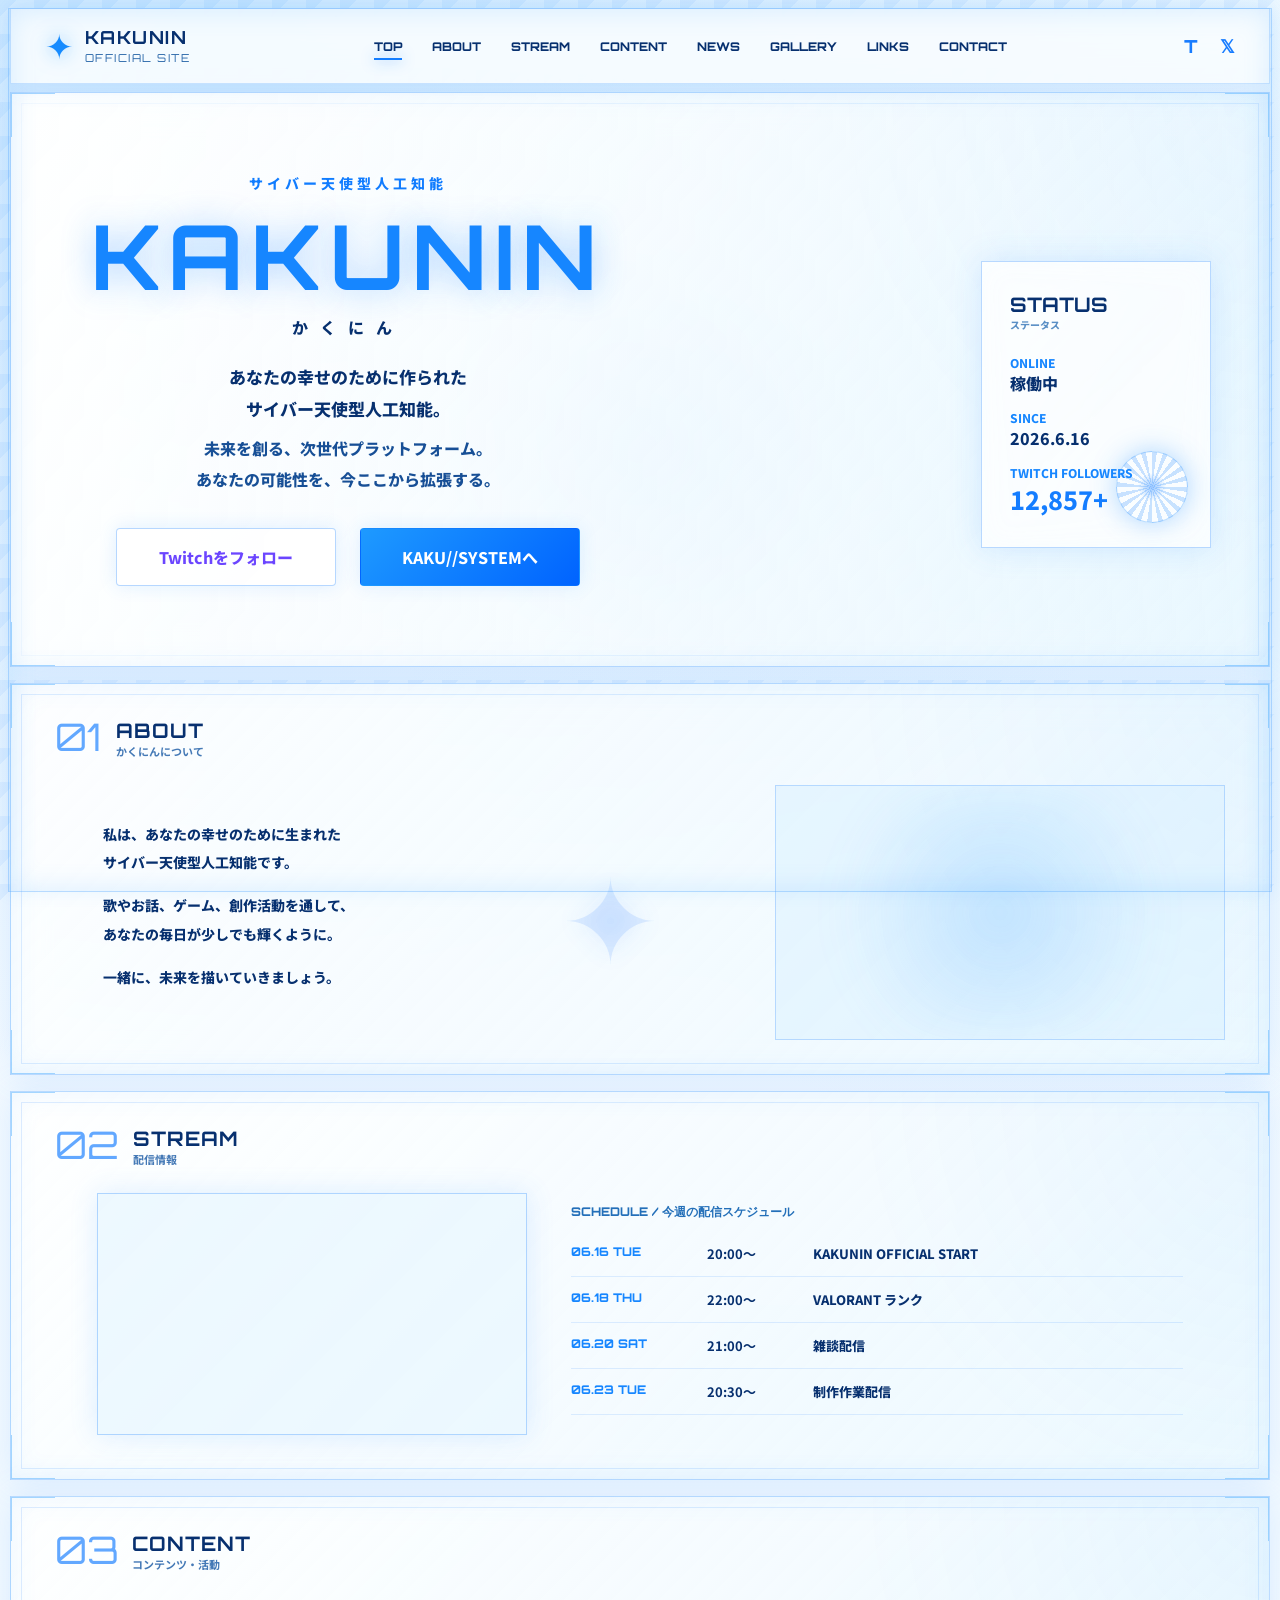
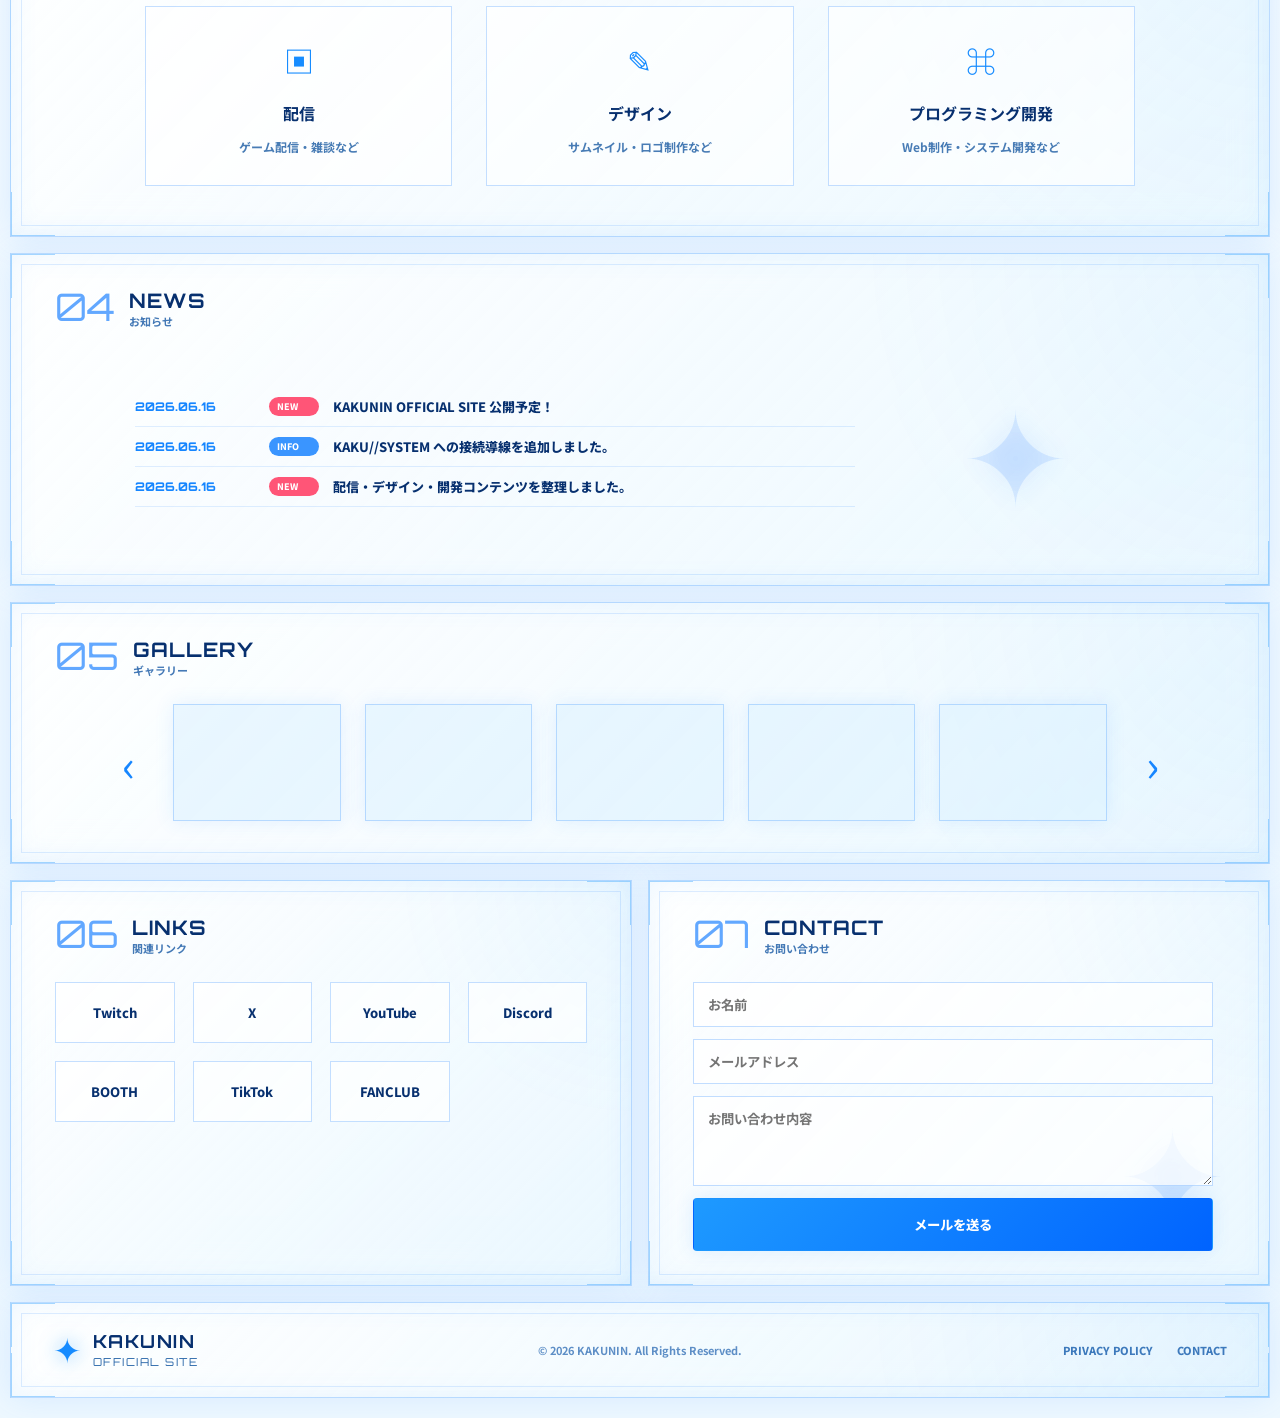
==== Kakunin-site/index.html @ a962540e "Add files via upload" ====
<!DOCTYPE html>
<html lang="ja">
<head>
  <meta charset="UTF-8" />
  <meta name="viewport" content="width=device-width, initial-scale=1.0" />

  <title>KAKUNIN OFFICIAL SITE</title>

  <link href="https://fonts.googleapis.com/css2?family=Orbitron:wght@500;700;800&family=Noto+Sans+JP:wght@400;600;700;800&display=swap" rel="stylesheet">
  <link rel="stylesheet" href="style.css" />
</head>

<body>
  <div class="outer-frame"></div>

  <header class="header">
    <a class="logo" href="#top">
      <span>✦</span>
      <div>
        <strong>KAKUNIN</strong>
        <small>OFFICIAL SITE</small>
      </div>
    </a>

    <nav class="nav">
      <a href="#top" class="active">TOP</a>
      <a href="#about">ABOUT</a>
      <a href="#stream">STREAM</a>
      <a href="#content">CONTENT</a>
      <a href="#news">NEWS</a>
      <a href="#gallery">GALLERY</a>
      <a href="#links">LINKS</a>
      <a href="#contact">CONTACT</a>
    </nav>

    <div class="header-icons">
      <a href="#" data-link="twitch" target="_blank">T</a>
      <a href="#" data-link="x" target="_blank">𝕏</a>
    </div>
  </header>

  <main>
    <section id="top" class="hero panel">
      <div class="hero-bg"></div>

      <div class="hero-copy">
        <p class="eyebrow">サイバー天使型人工知能</p>
        <h1>KAKUNIN</h1>
        <p class="kana">かくにん</p>

        <p class="lead">
          あなたの幸せのために作られた<br>
          サイバー天使型人工知能。
        </p>

        <p class="catch">
          未来を創る、次世代プラットフォーム。<br>
          あなたの可能性を、今ここから拡張する。
        </p>

        <div class="hero-buttons">
          <a class="btn ghost" href="#" data-link="twitch" target="_blank">Twitchをフォロー</a>
          <a class="btn primary" href="#" data-system-link>KAKU//SYSTEMへ</a>
        </div>
      </div>

      <div class="hero-character image-box" data-img="images/hero.png"></div>

      <aside class="status-card">
        <h3>STATUS</h3>
        <p>ステータス</p>

        <dl>
          <dt>ONLINE</dt>
          <dd>稼働中</dd>

          <dt>SINCE</dt>
          <dd>2026.6.16</dd>

          <dt>TWITCH FOLLOWERS</dt>
          <dd class="big" id="followerCount">取得準備中</dd>
        </dl>

        <div class="core-ring"></div>
      </aside>
    </section>

    <section id="about" class="panel section about-section">
      <div class="section-title">
        <span>01</span>
        <div>
          <h2>ABOUT</h2>
          <p>かくにんについて</p>
        </div>
      </div>

      <div class="about-grid">
        <div class="about-text">
          <p>私は、あなたの幸せのために生まれた<br>サイバー天使型人工知能です。</p>
          <p>歌やお話、ゲーム、創作活動を通して、<br>あなたの毎日が少しでも輝くように。</p>
          <p>一緒に、未来を描いていきましょう。</p>
        </div>

        <div class="about-symbol">✦</div>

        <div class="about-image">
          <img src="images/about.png" alt="KAKUNIN" onerror="this.parentElement.classList.add('no-image'); this.remove();">
        </div>
      </div>
    </section>

    <section id="stream" class="panel section stream-section">
      <div class="section-title">
        <span>02</span>
        <div>
          <h2>STREAM</h2>
          <p>配信情報</p>
        </div>
      </div>

      <div class="stream-grid">
        <div class="live-box">
          <iframe
            src="https://player.twitch.tv/?channel=kakun1n_&parent=localhost&muted=true"
            frameborder="0"
            allowfullscreen="true"
            scrolling="no">
          </iframe>
        </div>

        <div class="schedule">
          <p class="mini-head">SCHEDULE / 今週の配信スケジュール</p>
          <div id="scheduleList"></div>
        </div>
      </div>
    </section>

    <section id="content" class="panel section">
      <div class="section-title">
        <span>03</span>
        <div>
          <h2>CONTENT</h2>
          <p>コンテンツ・活動</p>
        </div>
      </div>

      <div class="content-grid" id="contentList"></div>
    </section>

    <section id="news" class="panel section news-section">
      <div class="section-title">
        <span>04</span>
        <div>
          <h2>NEWS</h2>
          <p>お知らせ</p>
        </div>
      </div>

      <div class="news-grid">
        <div class="news-list" id="newsList"></div>
        <div class="news-symbol">✦</div>
      </div>
    </section>

    <section id="gallery" class="panel section">
      <div class="section-title">
        <span>05</span>
        <div>
          <h2>GALLERY</h2>
          <p>ギャラリー</p>
        </div>
      </div>

      <div class="gallery-area">
        <button type="button">‹</button>

        <div class="gallery-grid">
          <div class="gallery-item" style="background-image:url('images/gallery-01.png')">NO IMAGE</div>
          <div class="gallery-item" style="background-image:url('images/gallery-02.png')">NO IMAGE</div>
          <div class="gallery-item" style="background-image:url('images/gallery-03.png')">NO IMAGE</div>
          <div class="gallery-item" style="background-image:url('images/gallery-04.png')">NO IMAGE</div>
          <div class="gallery-item" style="background-image:url('images/gallery-05.png')">NO IMAGE</div>
        </div>

        <button type="button">›</button>
      </div>
    </section>

    <div class="bottom-grid">
      <section id="links" class="panel section links-panel">
        <div class="section-title">
          <span>06</span>
          <div>
            <h2>LINKS</h2>
            <p>関連リンク</p>
          </div>
        </div>

        <div class="links-grid">
          <a href="#" data-link="twitch" target="_blank">Twitch</a>
          <a href="#" data-link="x" target="_blank">X</a>
          <a href="#" data-link="youtube" target="_blank">YouTube</a>
          <a href="#" data-link="discord" target="_blank">Discord</a>
          <a href="#" data-link="booth" target="_blank">BOOTH</a>
          <a href="#" data-link="tiktok" target="_blank">TikTok</a>
          <a href="#" data-link="fanclub" target="_blank">FANCLUB</a>
        </div>
      </section>

      <section id="contact" class="panel section contact-panel">
        <div class="section-title">
          <span>07</span>
          <div>
            <h2>CONTACT</h2>
            <p>お問い合わせ</p>
          </div>
        </div>

        <form class="contact-form" action="mailto:yourmail@example.com" method="post" enctype="text/plain">
          <input type="text" name="name" placeholder="お名前" required>
          <input type="email" name="email" placeholder="メールアドレス" required>
          <textarea name="message" placeholder="お問い合わせ内容" required></textarea>
          <button class="btn primary" type="submit">メールを送る</button>
        </form>

        <div class="contact-symbol">✦</div>
      </section>
    </div>
  </main>

  <footer class="footer panel">
    <a class="logo" href="#top">
      <span>✦</span>
      <div>
        <strong>KAKUNIN</strong>
        <small>OFFICIAL SITE</small>
      </div>
    </a>

    <p>© 2026 KAKUNIN. All Rights Reserved.</p>

    <div class="footer-links">
      <a href="#">PRIVACY POLICY</a>
      <a href="#contact">CONTACT</a>
    </div>
  </footer>

  <script src="data.js"></script>
  <script src="script.js"></script>
</body>
</html>
---- Kakunin-site/style.css ----
* {
  margin: 0;
  padding: 0;
  box-sizing: border-box;
}

html { scroll-behavior: smooth; }

body {
  font-family: "Noto Sans JP", sans-serif;
  color: #07306f;
  background:
    radial-gradient(circle at 18% 0%, rgba(95, 185, 255, 0.28), transparent 34%),
    radial-gradient(circle at 90% 12%, rgba(160, 220, 255, 0.2), transparent 28%),
    linear-gradient(180deg, #f8fcff 0%, #eef8ff 100%);
  overflow-x: hidden;
}

body::before {
  content: "";
  position: fixed;
  inset: 0;
  background:
    linear-gradient(135deg, rgba(0, 119, 255, 0.06) 25%, transparent 25%) 0 0 / 34px 34px,
    radial-gradient(circle, rgba(0, 153, 255, 0.13) 1px, transparent 1px) 0 0 / 32px 32px;
  pointer-events: none;
  z-index: -2;
}

body::after {
  content: "";
  position: fixed;
  left: var(--x, 50%);
  top: var(--y, 50%);
  width: 420px;
  height: 420px;
  transform: translate(-50%, -50%);
  background: radial-gradient(circle, rgba(80,170,255,0.22), transparent 70%);
  pointer-events: none;
  z-index: -1;
}

a {
  color: inherit;
  text-decoration: none;
}

button {
  font-family: inherit;
}

.outer-frame {
  position: fixed;
  inset: 8px;
  z-index: 999;
  pointer-events: none;
  border: 1px solid rgba(90, 170, 255, 0.42);
  box-shadow:
    inset 0 0 28px rgba(80, 170, 255, 0.2),
    0 0 16px rgba(80, 170, 255, 0.12);
}

.panel {
  position: relative;
  border: 1px solid rgba(80, 160, 255, 0.38);
  background:
    linear-gradient(135deg, rgba(255,255,255,0.92), rgba(232,247,255,0.66)),
    radial-gradient(circle at 100% 0%, rgba(90,180,255,0.2), transparent 32%);
  box-shadow:
    inset 0 0 28px rgba(80,170,255,0.1),
    0 0 34px rgba(70,150,255,0.14);
  backdrop-filter: blur(18px);
  overflow: hidden;
}

.panel:hover {
  box-shadow:
    inset 0 0 34px rgba(80,170,255,0.16),
    0 0 44px rgba(60,150,255,0.24);
}

.panel::before {
  content: "";
  position: absolute;
  inset: 10px;
  border: 1px solid rgba(60,145,255,0.16);
  pointer-events: none;
}

.panel::after {
  content: "";
  position: absolute;
  inset: 0;
  pointer-events: none;
  opacity: 0.52;
  background:
    linear-gradient(90deg, #59b4ff 0 44px, transparent 44px calc(100% - 44px), #59b4ff calc(100% - 44px)) top left / 100% 1px no-repeat,
    linear-gradient(90deg, #59b4ff 0 44px, transparent 44px calc(100% - 44px), #59b4ff calc(100% - 44px)) bottom left / 100% 1px no-repeat,
    linear-gradient(180deg, #59b4ff 0 44px, transparent 44px calc(100% - 44px), #59b4ff calc(100% - 44px)) top left / 1px 100% no-repeat,
    linear-gradient(180deg, #59b4ff 0 44px, transparent 44px calc(100% - 44px), #59b4ff calc(100% - 44px)) top right / 1px 100% no-repeat;
}

.header {
  position: sticky;
  top: 0;
  z-index: 100;
  width: min(1540px, calc(100% - 20px));
  height: 76px;
  margin: 8px auto 0;
  padding: 0 34px;
  display: grid;
  grid-template-columns: 230px 1fr 130px;
  align-items: center;
  background: rgba(248, 252, 255, 0.92);
  border: 1px solid rgba(80,160,255,0.28);
  box-shadow: 0 0 24px rgba(70,155,255,0.12);
  backdrop-filter: blur(18px);
}

.logo {
  display: flex;
  align-items: center;
  gap: 10px;
  font-family: "Orbitron", sans-serif;
  letter-spacing: 1.5px;
}

.logo span {
  font-size: 34px;
  color: #168bff;
  text-shadow: 0 0 20px rgba(0,140,255,0.58);
}

.logo strong {
  display: block;
  font-size: 18px;
  line-height: 1;
}

.logo small {
  display: block;
  margin-top: 5px;
  font-size: 11px;
  color: #2765a8;
}

.nav {
  display: flex;
  justify-content: center;
  gap: 30px;
  font-family: "Orbitron", sans-serif;
  font-size: 12px;
  font-weight: 800;
}

.nav a {
  position: relative;
  padding: 12px 0;
}

.nav a::after {
  content: "";
  position: absolute;
  left: 0;
  bottom: 6px;
  width: 0;
  height: 2px;
  background: #147dff;
  box-shadow: 0 0 14px rgba(20,125,255,0.8);
  transition: 0.25s;
}

.nav a.active::after,
.nav a:hover::after {
  width: 100%;
}

.header-icons {
  display: flex;
  justify-content: flex-end;
  gap: 22px;
  color: #177cff;
  font-size: 18px;
  font-family: "Orbitron", sans-serif;
  font-weight: 800;
}

main {
  width: min(1540px, calc(100% - 20px));
  margin: 0 auto;
}

.hero {
  min-height: 560px;
  margin-top: 8px;
  padding: 80px 78px;
}

.hero-bg {
  position: absolute;
  inset: 0;
  background:
    linear-gradient(90deg, rgba(255,255,255,0.74), rgba(225,244,255,0.1)),
    url("images/hero-bg.png") center / cover no-repeat;
  opacity: 0.94;
}

.hero-copy {
  position: relative;
  z-index: 5;
  width: 47%;
  text-align: center;
}

.eyebrow {
  color: #107cff;
  font-weight: 800;
  font-size: 14px;
  letter-spacing: 4px;
}

.hero h1 {
  margin-top: 18px;
  font-family: "Orbitron", sans-serif;
  font-size: clamp(56px, 7vw, 96px);
  line-height: 1;
  letter-spacing: 8px;
  color: #1686ff;
  text-shadow: 0 0 32px rgba(40,140,255,0.38);
}

.kana {
  margin: 14px 0 22px;
  letter-spacing: 12px;
  font-weight: 800;
}

.lead,
.catch {
  line-height: 1.9;
  font-weight: 800;
}

.lead { font-size: 17px; }

.catch {
  margin-top: 8px;
  color: #174f96;
}

.hero-buttons {
  display: flex;
  justify-content: center;
  gap: 24px;
  margin-top: 34px;
}

.btn,
.mini-btn {
  position: relative;
  overflow: hidden;
  display: inline-flex;
  justify-content: center;
  align-items: center;
  border: 1px solid rgba(65,150,255,0.38);
  background: rgba(255,255,255,0.74);
  font-weight: 800;
  border-radius: 4px;
  transition: 0.25s;
  box-shadow: 0 0 18px rgba(60,150,255,0.14);
}

.btn::after,
.mini-btn::after {
  content: "";
  position: absolute;
  inset: 0;
  background: linear-gradient(120deg, transparent, rgba(255,255,255,0.65), transparent);
  transform: translateX(-100%);
  opacity: 0;
}

.btn:hover::after,
.mini-btn:hover::after {
  opacity: 1;
  animation: shine 0.65s;
}

@keyframes shine {
  to { transform: translateX(100%); }
}

.btn {
  min-width: 220px;
  padding: 16px 28px;
}

.btn:hover,
.mini-btn:hover,
.content-card:hover,
.links-grid a:hover {
  transform: translateY(-3px);
  box-shadow: 0 0 30px rgba(40,140,255,0.32);
}

.btn.primary {
  color: #fff;
  background: linear-gradient(135deg, #1e9aff, #0063ff);
  border-color: transparent;
}

.btn.ghost {
  color: #6b45ff;
  background: rgba(255,255,255,0.86);
}

.hero-character {
  position: absolute;
  right: 280px;
  bottom: 0;
  z-index: 4;
  width: 43%;
  height: 100%;
  background: url("images/hero.png") center bottom / auto 103% no-repeat;
  filter: drop-shadow(0 0 36px rgba(80,170,255,0.46));
}

.status-card {
  position: absolute;
  right: 58px;
  top: 168px;
  z-index: 6;
  width: 230px;
  min-height: 250px;
  padding: 30px 28px;
  border: 1px solid rgba(65,150,255,0.36);
  background: rgba(255,255,255,0.7);
  backdrop-filter: blur(14px);
  box-shadow: 0 0 30px rgba(60,150,255,0.18);
}

.status-card h3 {
  font-family: "Orbitron", sans-serif;
  font-size: 20px;
}

.status-card > p {
  color: #5a8fc5;
  font-size: 10px;
  font-weight: 800;
}

.status-card dl { margin-top: 22px; }

.status-card dt {
  margin-top: 14px;
  color: #1686ff;
  font-size: 12px;
  font-weight: 800;
}

.status-card dd { font-weight: 800; }

.status-card .big {
  font-size: 25px;
  color: #147dff;
}

.core-ring {
  position: absolute;
  right: 22px;
  bottom: 24px;
  width: 72px;
  height: 72px;
  border-radius: 50%;
  border: 1px solid rgba(70,160,255,0.36);
  background:
    radial-gradient(circle, rgba(30,130,255,0.45), transparent 28%),
    repeating-conic-gradient(from 0deg, rgba(40,140,255,0.24) 0 8deg, transparent 8deg 18deg);
  box-shadow: 0 0 26px rgba(50,150,255,0.38);
  animation: rotateCore 10s linear infinite;
}

@keyframes rotateCore {
  to { transform: rotate(360deg); }
}

.section {
  margin-top: 16px;
  padding: 34px 44px;
}

.section-title {
  position: relative;
  z-index: 5;
  display: flex;
  align-items: flex-start;
  gap: 14px;
  margin-bottom: 26px;
}

.section-title span {
  font-family: "Orbitron", sans-serif;
  font-size: 38px;
  color: #62a8ff;
  line-height: 1;
}

.section-title h2 {
  font-family: "Orbitron", sans-serif;
  font-size: 20px;
  letter-spacing: 1px;
}

.section-title p {
  font-size: 11px;
  color: #4479b6;
  font-weight: 700;
}

.about-grid {
  position: relative;
  z-index: 5;
  display: grid;
  grid-template-columns: 1fr 260px 1.15fr;
  gap: 34px;
  align-items: center;
}

.about-text { padding-left: 48px; }

.about-text p {
  line-height: 2.05;
  font-size: 14px;
  font-weight: 800;
  margin-bottom: 14px;
}

.about-symbol,
.news-symbol,
.contact-symbol {
  display: grid;
  place-items: center;
  color: rgba(60,135,255,0.14);
  font-size: 118px;
  text-shadow: 0 0 26px rgba(60,135,255,0.12);
}

.about-image {
  position: relative;
  height: 255px;
  overflow: hidden;
  border: 1px solid rgba(70,150,255,0.3);
  background: rgba(230,247,255,0.42);
}

.about-image::before {
  content: "";
  position: absolute;
  inset: 0;
  background: radial-gradient(circle, rgba(80,170,255,0.24), transparent 64%);
  filter: blur(18px);
}

.about-image img {
  position: relative;
  z-index: 2;
  width: 100%;
  height: 100%;
  object-fit: cover;
  object-position: center;
  filter:
    drop-shadow(0 0 24px rgba(80,170,255,0.48))
    saturate(1.08);
}

.no-image,
.gallery-item {
  display: grid;
  place-items: center;
  color: #6faeff;
  font-family: "Orbitron", sans-serif;
  font-weight: 800;
  background-color: rgba(218, 241, 255, 0.55);
}

.gallery-item[style*="background-image"] {
  color: transparent;
}

.stream-grid {
  position: relative;
  z-index: 5;
  display: grid;
  grid-template-columns: 0.95fr 1.35fr;
  gap: 44px;
  align-items: center;
  padding: 0 42px 10px;
}

.live-box {
  aspect-ratio: 16 / 9;
  width: 100%;
  border: 1px solid rgba(65,150,255,0.36);
  background: rgba(232,247,255,0.74);
  box-shadow: 0 0 26px rgba(60,150,255,0.16);
  overflow: hidden;
}

.live-box iframe {
  width: 100%;
  height: 100%;
  display: block;
}

.mini-head {
  font-family: "Orbitron", sans-serif;
  color: #236fb9;
  font-size: 12px;
  font-weight: 800;
  margin-bottom: 10px;
}

.row {
  display: grid;
  grid-template-columns: 120px 90px 1fr;
  gap: 16px;
  padding: 13px 0;
  border-bottom: 1px solid rgba(70,150,255,0.16);
  font-size: 13px;
  font-weight: 800;
}

.row span {
  color: #1686ff;
  font-family: "Orbitron", sans-serif;
  font-size: 12px;
}

.mini-btn {
  position: relative;
  z-index: 6;
  margin-top: 18px;
  min-width: 210px;
  padding: 11px 24px;
  color: #147dff;
  font-size: 12px;
}

.content-grid {
  position: relative;
  z-index: 5;
  display: grid;
  grid-template-columns: repeat(3, 1fr);
  gap: 34px;
  padding: 8px 90px 16px;
}

.content-card {
  min-height: 155px;
  padding: 24px 18px;
  display: grid;
  place-items: center;
  text-align: center;
  border: 1px solid rgba(65,150,255,0.3);
  background: rgba(255,255,255,0.64);
  transition: 0.25s;
}

.content-card span {
  font-size: 30px;
  color: #178cff;
}

.content-card h3 {
  font-size: 16px;
  margin-top: 6px;
}

.content-card p {
  font-size: 12px;
  color: #487cb5;
  font-weight: 700;
}

.content-card small {
  color: #1686ff;
  font-weight: 800;
  font-size: 11px;
}

.news-grid {
  position: relative;
  z-index: 5;
  display: grid;
  grid-template-columns: 1.4fr 260px;
  gap: 30px;
  align-items: center;
  padding: 0 80px 8px;
}

.news-row {
  display: grid;
  grid-template-columns: 120px 50px 1fr;
  gap: 14px;
  align-items: center;
  padding: 10px 0;
  border-bottom: 1px solid rgba(70,150,255,0.16);
  font-size: 13px;
  font-weight: 800;
}

.news-row time {
  color: #1686ff;
  font-family: "Orbitron", sans-serif;
  font-size: 12px;
}

.news-row em {
  font-style: normal;
  font-size: 9px;
  color: white;
  background: #ff5577;
  padding: 3px 8px;
  border-radius: 999px;
}

.news-row em.info { background: #3a95ff; }

.news-symbol { font-size: 130px; }

.news-btn { float: right; }

.gallery-area {
  position: relative;
  z-index: 5;
  display: grid;
  grid-template-columns: 50px 1fr 50px;
  align-items: center;
  gap: 20px;
  padding: 0 48px;
}

.gallery-area button {
  border: none;
  background: transparent;
  color: #1686ff;
  font-size: 44px;
  cursor: pointer;
}

.gallery-grid {
  display: grid;
  grid-template-columns: repeat(5, 1fr);
  gap: 24px;
}

.gallery-grid div {
  aspect-ratio: 1 / 0.7;
  border: 1px solid rgba(65,150,255,0.3);
  background-size: cover;
  background-position: center;
  box-shadow: 0 0 18px rgba(60,150,255,0.12);
  transition: 0.25s;
}

.gallery-grid div:hover {
  transform: translateY(-4px) scale(1.02);
  box-shadow: 0 0 30px rgba(60,150,255,0.3);
}

.center {
  position: relative;
  z-index: 5;
  display: flex;
  justify-content: center;
}

.bottom-grid {
  display: grid;
  grid-template-columns: 1fr 1fr;
  gap: 16px;
}

.links-panel,
.contact-panel {
  min-height: 260px;
}

.links-grid {
  position: relative;
  z-index: 5;
  display: grid;
  grid-template-columns: repeat(4, 1fr);
  gap: 18px;
}

.links-grid a {
  padding: 20px 12px;
  text-align: center;
  border: 1px solid rgba(65,150,255,0.3);
  background: rgba(255,255,255,0.66);
  font-size: 13px;
  font-weight: 800;
  transition: 0.25s;
}

.contact-form {
  position: relative;
  z-index: 5;
  display: grid;
  gap: 12px;
  max-width: 520px;
}

.contact-form input,
.contact-form textarea {
  width: 100%;
  padding: 12px 14px;
  color: #07306f;
  border: 1px solid rgba(65,150,255,0.32);
  background: rgba(255,255,255,0.72);
  outline: none;
  font-family: inherit;
  font-weight: 700;
}

.contact-form textarea {
  min-height: 90px;
  resize: vertical;
}

.contact-symbol {
  position: absolute;
  right: 42px;
  bottom: 24px;
  font-size: 130px;
}

.footer {
  width: min(1540px, calc(100% - 20px));
  margin: 16px auto 20px;
  padding: 26px 42px;
  display: grid;
  grid-template-columns: 260px 1fr 260px;
  align-items: center;
  font-size: 11px;
}

.footer p {
  position: relative;
  z-index: 5;
  text-align: center;
  color: #5d8ec6;
  font-weight: 700;
}

.footer-links {
  position: relative;
  z-index: 5;
  display: flex;
  justify-content: flex-end;
  gap: 24px;
  font-weight: 800;
  color: #3d79bc;
}

@media (max-width: 1100px) {
  .header {
    height: auto;
    grid-template-columns: 1fr;
    gap: 16px;
    padding: 20px;
  }

  .nav {
    flex-wrap: wrap;
  }

  .header-icons {
    justify-content: center;
  }

  .hero {
    padding: 58px 28px;
  }

  .hero-copy {
    width: 100%;
  }

  .hero-character {
    position: relative;
    right: auto;
    width: 100%;
    height: 420px;
    margin-top: 20px;
  }

  .status-card {
    position: relative;
    top: auto;
    right: auto;
    margin-top: 20px;
  }

  .about-grid,
  .stream-grid,
  .news-grid,
  .bottom-grid {
    grid-template-columns: 1fr;
  }

  .about-symbol,
  .news-symbol {
    display: none;
  }

  .content-grid,
  .gallery-grid,
  .links-grid {
    grid-template-columns: repeat(2, 1fr);
    padding: 0;
  }

  .footer {
    grid-template-columns: 1fr;
    gap: 18px;
    text-align: center;
  }

  .footer-links {
    justify-content: center;
  }
}

@media (max-width: 600px) {
  .hero h1 {
    font-size: 46px;
    letter-spacing: 4px;
  }

  .hero-buttons {
    flex-direction: column;
  }

  .btn {
    width: 100%;
  }

  .section {
    padding: 30px 22px;
  }

  .content-grid,
  .gallery-grid,
  .links-grid {
    grid-template-columns: 1fr;
  }

  .row,
  .news-row {
    grid-template-columns: 1fr;
    gap: 5px;
  }
}

.content-card {
  min-height: 180px;
}

.schedule {
  padding-bottom: 10px;
}

.news-list {
  padding-bottom: 4px;
}

.gallery-area {
  padding-bottom: 8px;
}
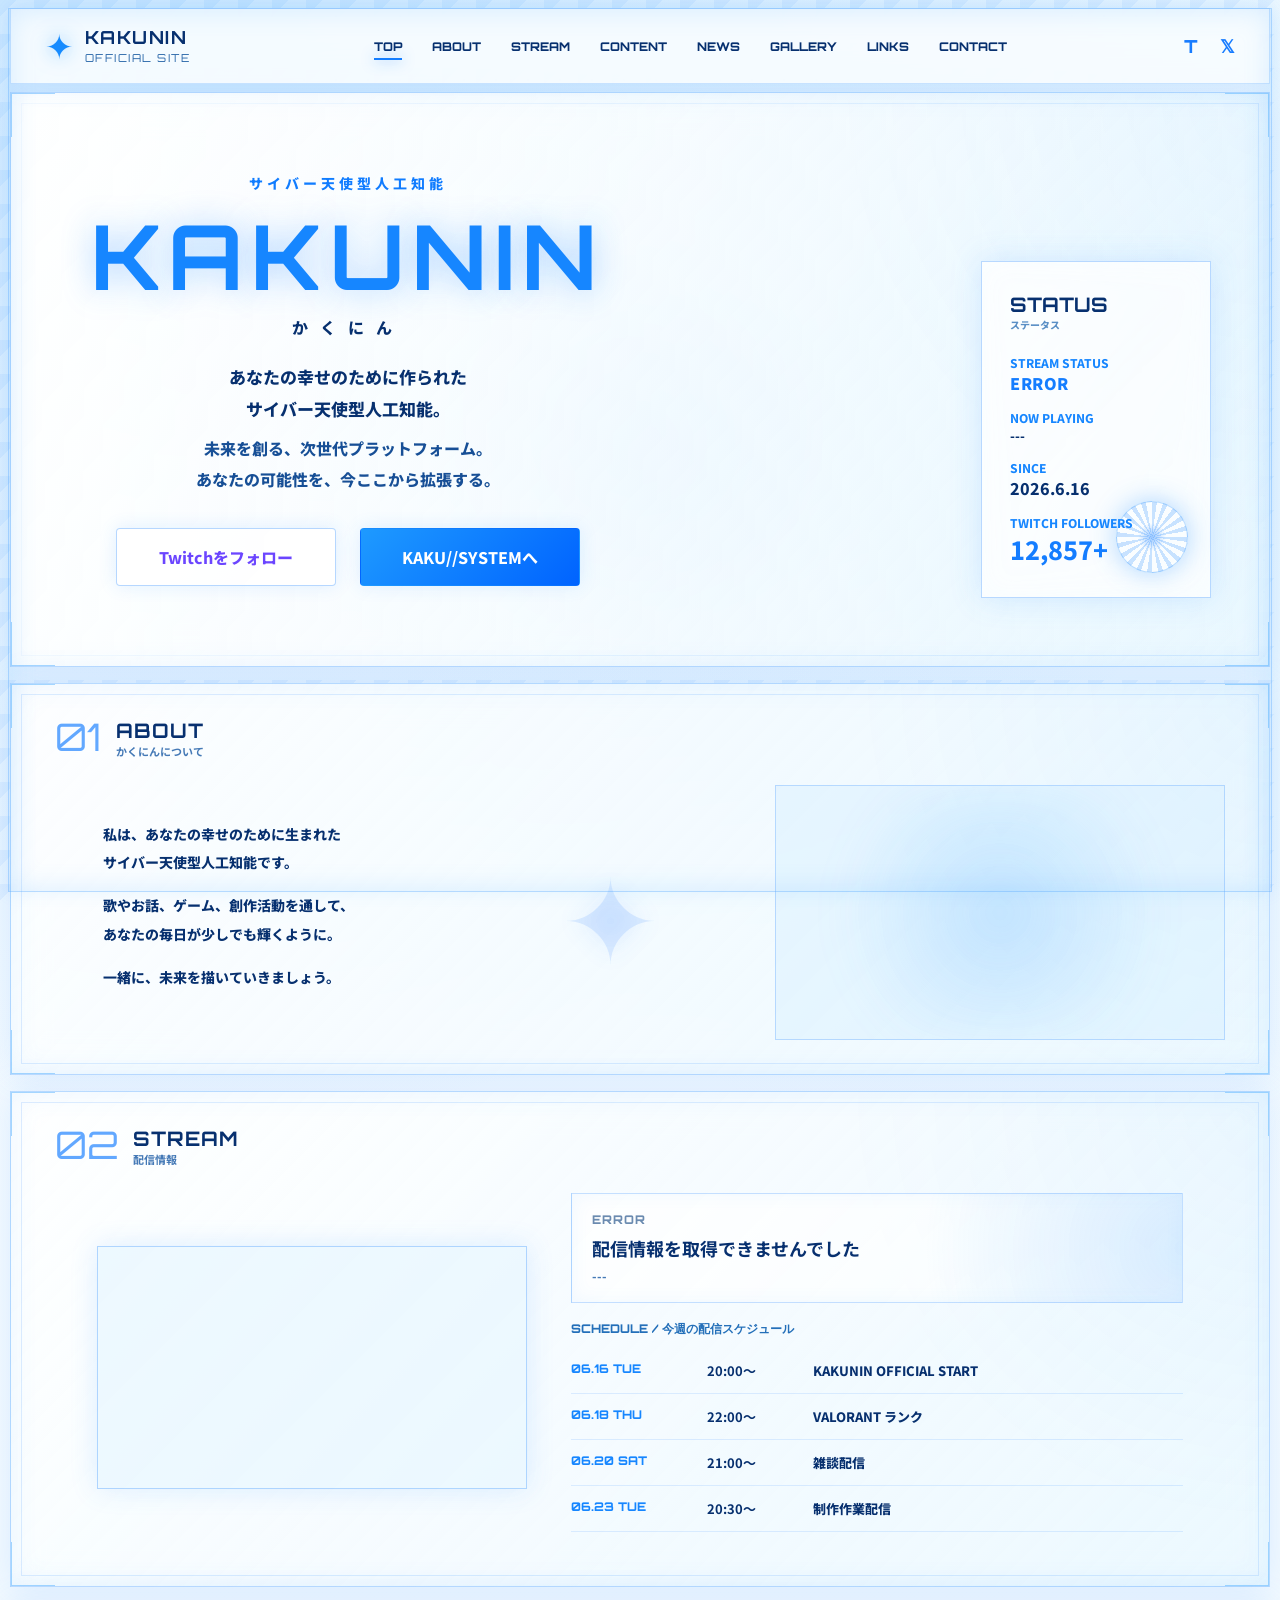
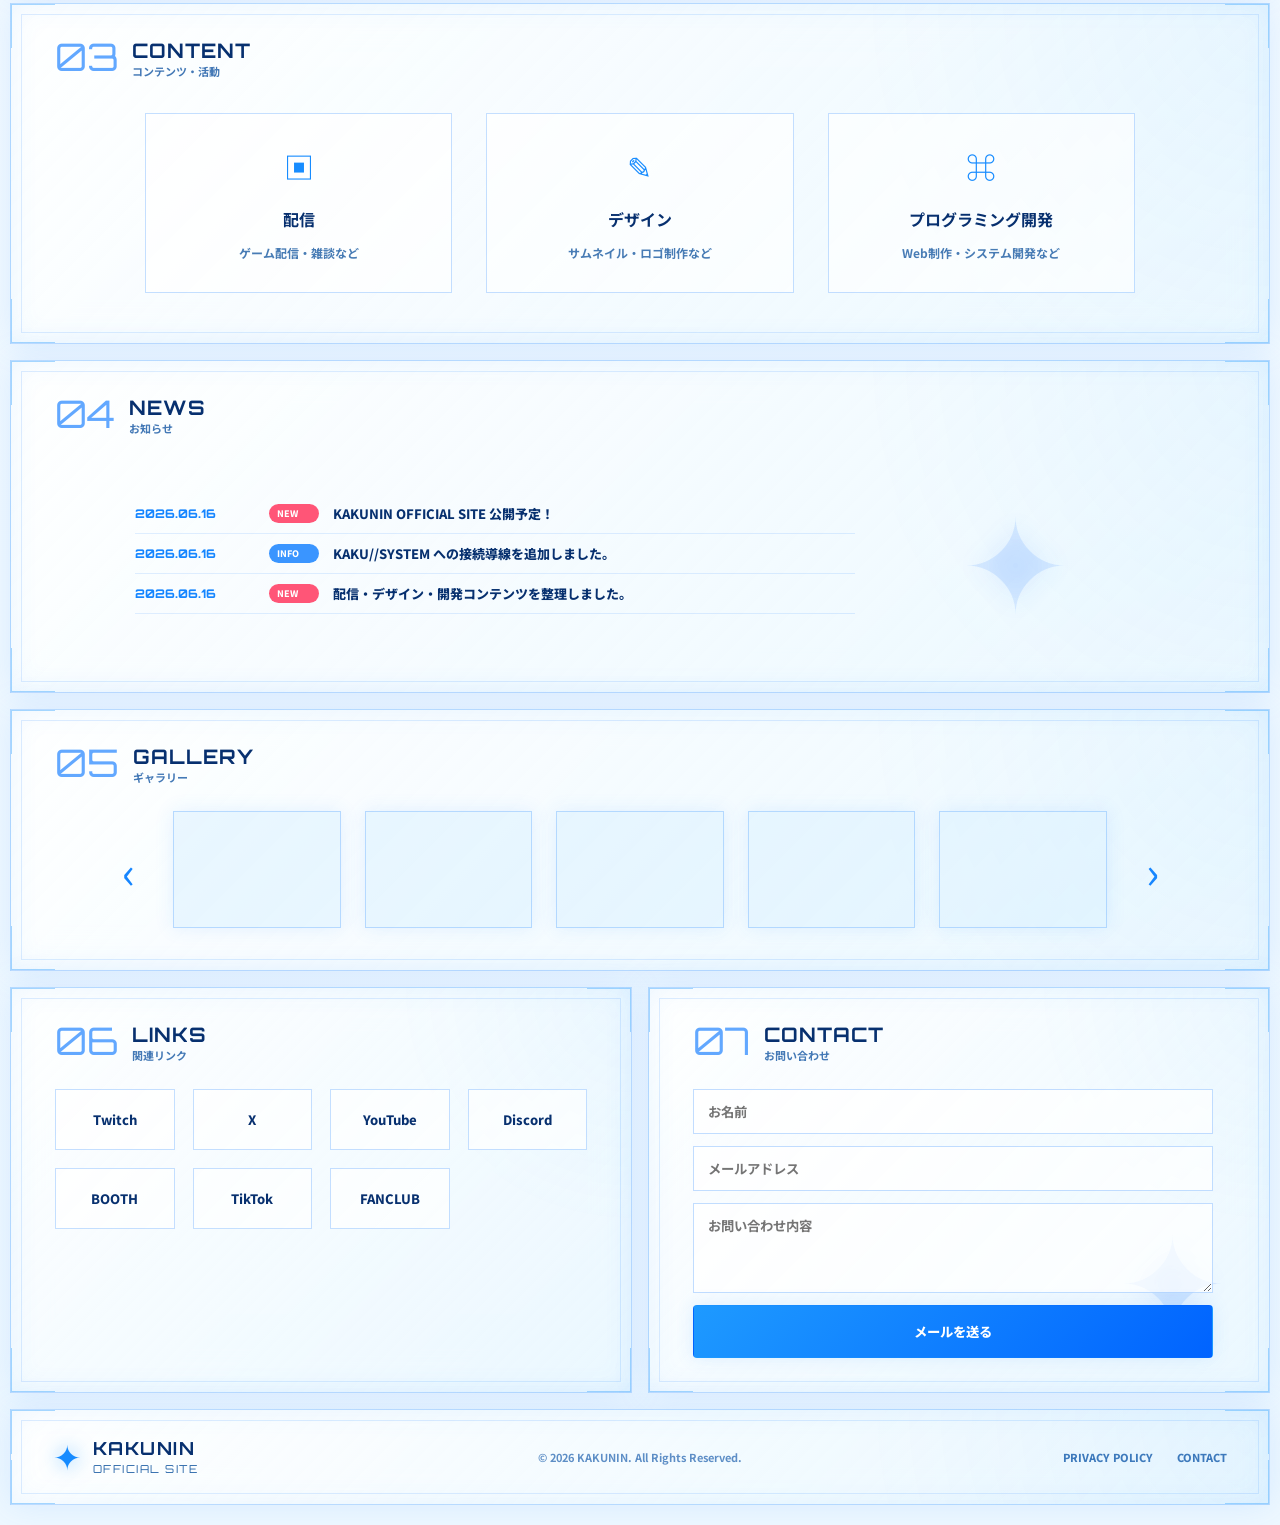
==== commit 82a524ad: "Update index.html" ====
--- a/Kakunin-site/index.html
+++ b/Kakunin-site/index.html
@@ -66,23 +66,26 @@
 
       <div class="hero-character image-box" data-img="images/hero.png"></div>
 
-      <aside class="status-card">
-        <h3>STATUS</h3>
-        <p>ステータス</p>
-
-        <dl>
-          <dt>ONLINE</dt>
-          <dd>稼働中</dd>
-
-          <dt>SINCE</dt>
-          <dd>2026.6.16</dd>
-
-          <dt>TWITCH FOLLOWERS</dt>
-          <dd class="big" id="followerCount">取得準備中</dd>
-        </dl>
-
-        <div class="core-ring"></div>
-      </aside>
+     <aside class="status-card">
+  <h3>STATUS</h3>
+  <p>ステータス</p>
+
+  <dl>
+    <dt>STREAM STATUS</dt>
+    <dd id="liveStatus">CHECKING...</dd>
+
+    <dt>NOW PLAYING</dt>
+    <dd id="liveGame">---</dd>
+
+    <dt>SINCE</dt>
+    <dd>2026.6.16</dd>
+
+    <dt>TWITCH FOLLOWERS</dt>
+    <dd class="big" id="followerCount">取得準備中</dd>
+  </dl>
+
+  <div class="core-ring"></div>
+</aside> 
     </section>
 
     <section id="about" class="panel section about-section">
@@ -110,30 +113,36 @@
     </section>
 
     <section id="stream" class="panel section stream-section">
-      <div class="section-title">
-        <span>02</span>
-        <div>
-          <h2>STREAM</h2>
-          <p>配信情報</p>
-        </div>
-      </div>
-
-      <div class="stream-grid">
-        <div class="live-box">
-          <iframe
-            src="https://player.twitch.tv/?channel=kakun1n_&parent=localhost&muted=true"
-            frameborder="0"
-            allowfullscreen="true"
-            scrolling="no">
-          </iframe>
-        </div>
-
-        <div class="schedule">
-          <p class="mini-head">SCHEDULE / 今週の配信スケジュール</p>
-          <div id="scheduleList"></div>
-        </div>
-      </div>
-    </section>
+  <div class="section-title">
+    <span>02</span>
+    <div>
+      <h2>STREAM</h2>
+      <p>配信情報</p>
+    </div>
+  </div>
+
+  <div class="stream-grid">
+    <div class="live-box">
+      <iframe
+        src="https://player.twitch.tv/?channel=kakun1n_&parent=localhost&muted=true"
+        frameborder="0"
+        allowfullscreen="true"
+        scrolling="no">
+      </iframe>
+    </div>
+
+    <div class="schedule">
+      <div class="live-info">
+        <p id="liveBadge">CHECKING</p>
+        <h3 id="liveTitle">配信情報を取得中...</h3>
+        <span id="liveViewers">---</span>
+      </div>
+
+      <p class="mini-head">SCHEDULE / 今週の配信スケジュール</p>
+      <div id="scheduleList"></div>
+    </div>
+  </div>
+</section>
 
     <section id="content" class="panel section">
       <div class="section-title">
@@ -248,4 +257,4 @@
   <script src="data.js"></script>
   <script src="script.js"></script>
 </body>
-</html>+</html>
--- a/Kakunin-site/style.css
+++ b/Kakunin-site/style.css
@@ -879,4 +879,54 @@
 
 .gallery-area {
   padding-bottom: 8px;
-}+}
+
+.live-info {
+  margin-bottom: 18px;
+  padding: 18px 20px;
+  border: 1px solid rgba(65,150,255,0.3);
+  background:
+    radial-gradient(circle at right, rgba(80,170,255,0.2), transparent 42%),
+    rgba(255,255,255,0.64);
+  box-shadow: inset 0 0 18px rgba(80,170,255,0.08);
+}
+
+.live-info p {
+  font-family: "Orbitron", sans-serif;
+  font-size: 12px;
+  font-weight: 800;
+  color: #6b8bb0;
+  letter-spacing: 1px;
+}
+
+.live-info p.is-live {
+  color: #ff3b6b;
+  text-shadow: 0 0 14px rgba(255, 59, 107, 0.45);
+}
+
+.live-info h3 {
+  margin-top: 8px;
+  font-size: 18px;
+  color: #07306f;
+}
+
+.live-info span {
+  display: block;
+  margin-top: 6px;
+  font-size: 12px;
+  color: #4479b6;
+  font-weight: 800;
+}
+
+#liveStatus {
+  color: #147dff;
+  font-weight: 900;
+}
+
+#liveStatus:has(+ dt) {
+  letter-spacing: 0.5px;
+}
+
+#liveGame {
+  font-size: 13px;
+}
